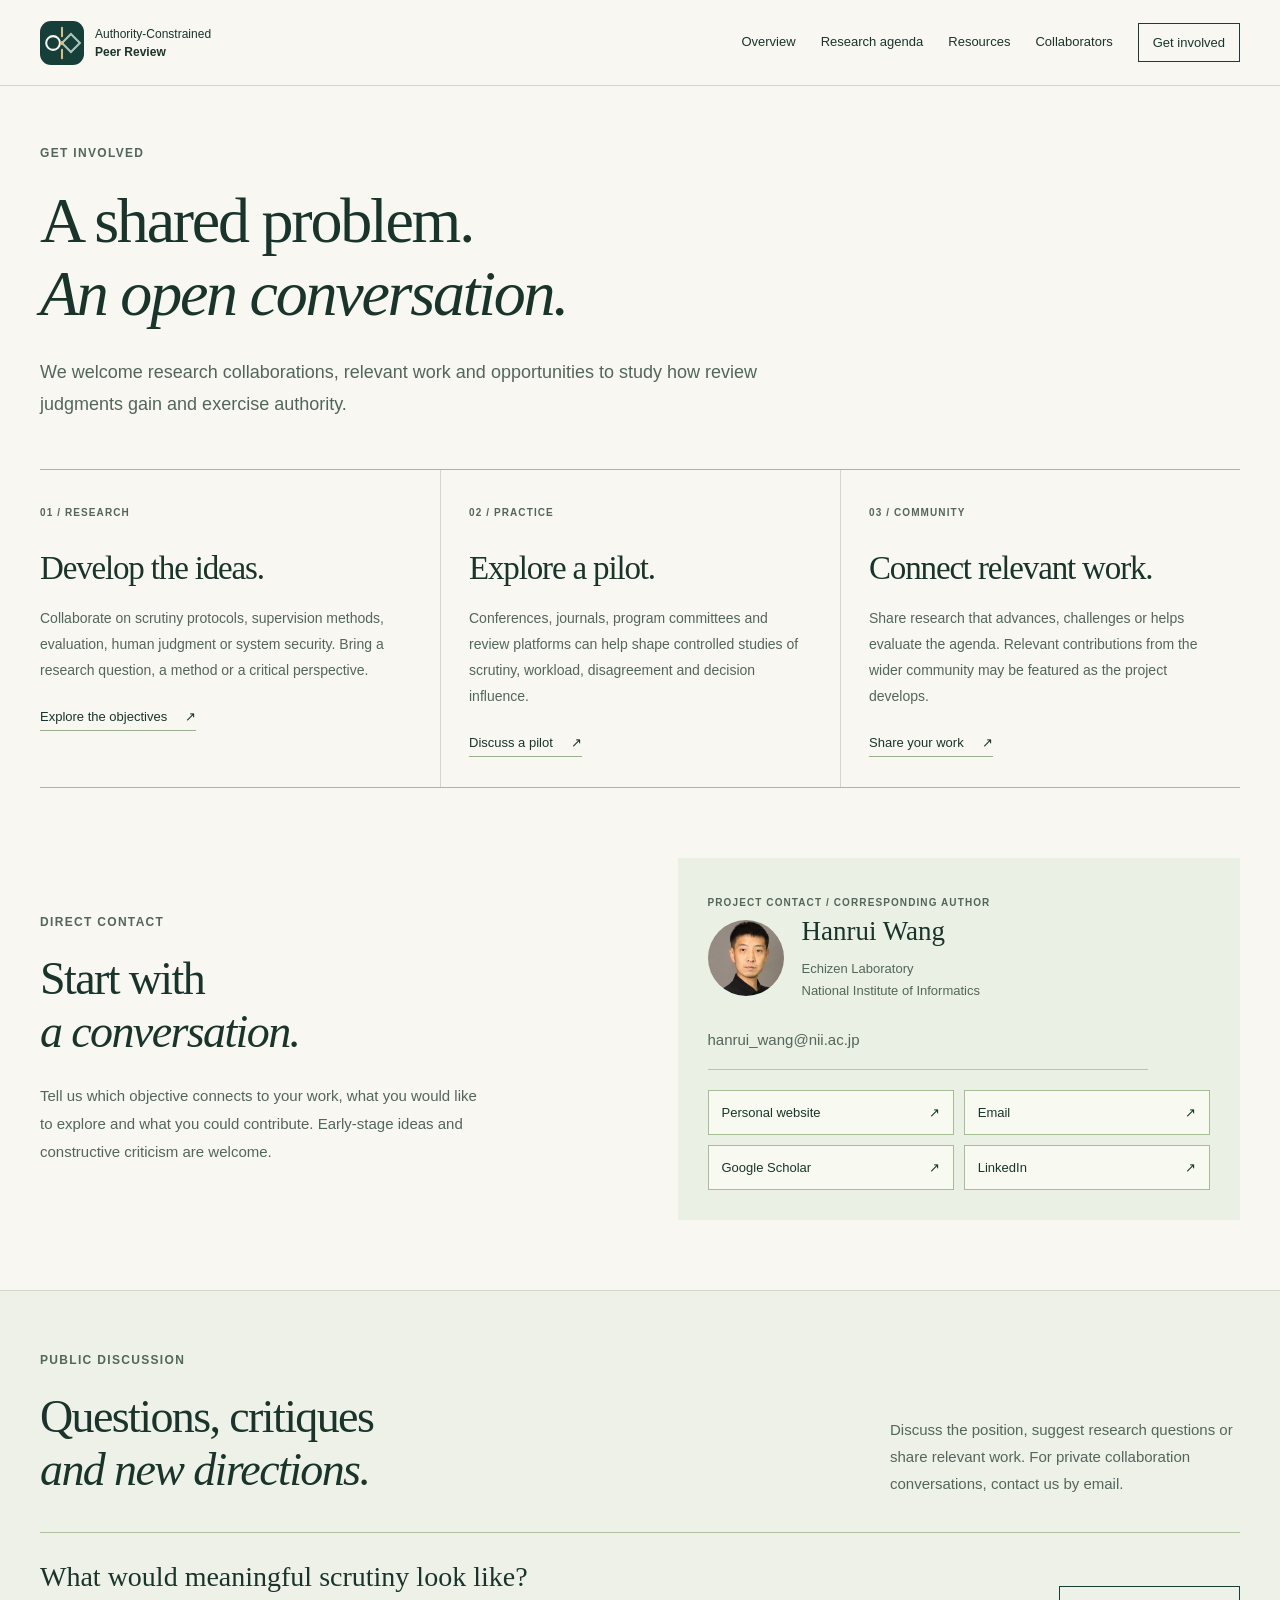
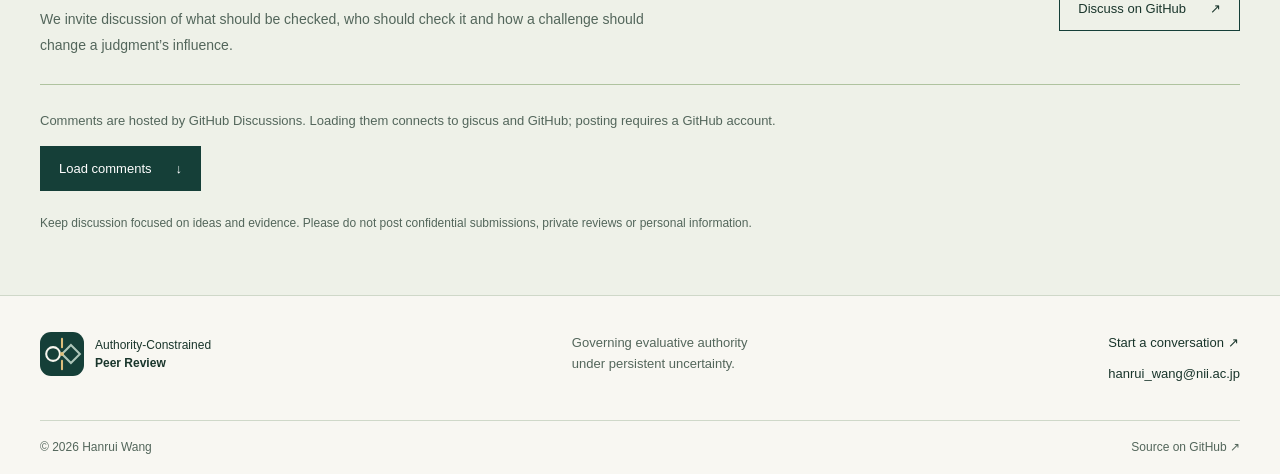
==== community.html @ d375f35b "upload website" ====
<!doctype html>
<html lang="en"><head><meta charset="utf-8"><meta name="viewport" content="width=device-width,initial-scale=1"><title>Get involved | Authority-Constrained Peer Review</title><meta name="description" content="Collaborate on research, share relevant work or discuss controlled pilots for authority-constrained peer review."><meta name="theme-color" content="#153f38"><link rel="canonical" href="https://azrealwang.github.io/authority-constrained-peer-review/community.html"><meta property="og:type" content="website"><meta property="og:title" content="Get involved | Authority-Constrained Peer Review"><meta property="og:description" content="Collaborate on research, share relevant work or discuss controlled pilots for authority-constrained peer review."><meta property="og:url" content="https://azrealwang.github.io/authority-constrained-peer-review/community.html"><meta property="og:image" content="https://azrealwang.github.io/authority-constrained-peer-review/assets/social.png"><meta name="twitter:card" content="summary_large_image"><link rel="icon" href="assets/favicon.svg" type="image/svg+xml"><link rel="stylesheet" href="assets/site.css?v=4"></head><body><a class="skip" href="#main">Skip to content</a><header class="header"><div class="container header-inner"><a class="brand" href="index.html" aria-label="Authority-Constrained Peer Review home"><svg class="brand-mark" viewBox="0 0 64 64" aria-hidden="true"><rect width="64" height="64" rx="16" fill="#153f38"/><circle cx="19" cy="32" r="10" fill="none" stroke="#f7f6ee" stroke-width="3"/><path d="m45 19 13 13-13 13-13-13Z" fill="none" stroke="#afc6ba" stroke-width="3"/><path d="M32 10v12m0 20v12" fill="none" stroke="#ddbd7b" stroke-width="3" stroke-linecap="round"/><circle cx="32" cy="32" r="3" fill="#ddbd7b"/></svg><span>Authority-Constrained<br><strong>Peer Review</strong></span></a><button class="menu-toggle" aria-expanded="false" aria-controls="navigation">Menu <span aria-hidden="true">＋</span></button><nav id="navigation" aria-label="Main navigation"><a href="index.html">Overview</a><a href="research.html">Research agenda</a><a href="resources.html">Resources</a><a href="index.html#collaborators">Collaborators</a><a href="community.html" aria-current="page">Get involved</a></nav></div></header><main id="main">
<section class="page-hero container"><p class="eyebrow">Get involved</p><h1>A shared problem.<br><em>An open conversation.</em></h1><p class="page-deck">We welcome research collaborations, relevant work and opportunities to study how review judgments gain and exercise authority.</p></section>
<section class="container collaboration-grid"><article><span class="num">01 / Research</span><h2>Develop the ideas.</h2><p>Collaborate on scrutiny protocols, supervision methods, evaluation, human judgment or system security. Bring a research question, a method or a critical perspective.</p><a href="research.html" class="text-link">Explore the objectives <span aria-hidden="true">↗</span></a></article><article><span class="num">02 / Practice</span><h2>Explore a pilot.</h2><p>Conferences, journals, program committees and review platforms can help shape controlled studies of scrutiny, workload, disagreement and decision influence.</p><a data-email-subject="Authority-constrained peer review: pilot collaboration" href="mailto:hanrui_wang@nii.ac.jp?subject=Authority-constrained%20peer%20review%3A%20pilot%20collaboration" class="text-link">Discuss a pilot <span aria-hidden="true">↗</span></a></article><article><span class="num">03 / Community</span><h2>Connect relevant work.</h2><p>Share research that advances, challenges or helps evaluate the agenda. Relevant contributions from the wider community may be featured as the project develops.</p><a data-email-subject="Authority-constrained peer review: relevant work" href="mailto:hanrui_wang@nii.ac.jp?subject=Authority-constrained%20peer%20review%3A%20relevant%20work" class="text-link">Share your work <span aria-hidden="true">↗</span></a></article></section>
<section class="section container contact-section" id="contact"><div><p class="eyebrow">Direct contact</p><h2>Start with<br><em>a conversation.</em></h2><p>Tell us which objective connects to your work, what you would like to explore and what you could contribute. Early-stage ideas and constructive criticism are welcome.</p></div><div class="contact-card"><span class="eyebrow">Project contact / Corresponding author</span><div class="contact-person"><img src="assets/people/hanrui.jpg" alt="Hanrui Wang" width="76" height="76" loading="lazy"><div><h3>Hanrui Wang</h3><p>Echizen Laboratory<br>National Institute of Informatics</p></div></div><p class="contact-email">hanrui_wang@nii.ac.jp</p><div class="contact-links"><a href="https://azrealwang.github.io/" target="_blank" rel="noopener noreferrer">Personal website <span aria-hidden="true">↗</span></a><a data-email href="mailto:hanrui_wang@nii.ac.jp">Email <span aria-hidden="true">↗</span></a><a href="https://scholar.google.com/citations?user=1XTseJEAAAAJ" target="_blank" rel="noopener noreferrer">Google Scholar <span aria-hidden="true">↗</span></a><a href="https://www.linkedin.com/in/hanruiwang1988/" target="_blank" rel="noopener noreferrer">LinkedIn <span aria-hidden="true">↗</span></a></div></div></section>
<section class="discussion-section" id="discussion"><div class="container"><div class="section-top"><div><p class="eyebrow">Public discussion</p><h2>Questions, critiques<br><em>and new directions.</em></h2></div><p class="section-summary">Discuss the position, suggest research questions or share relevant work. For private collaboration conversations, contact us by email.</p></div><div class="discussion-invitation"><div><h3>What would meaningful scrutiny look like?</h3><p>We invite discussion of what should be checked, who should check it and how a challenge should change a judgment’s influence.</p></div><a class="button outline" href="https://github.com/azrealwang/authority-constrained-peer-review/discussions" data-discussions target="_blank" rel="noopener noreferrer">Discuss on GitHub <span aria-hidden="true">↗</span></a></div><div id="discussion-loader" hidden><p>Comments are hosted by GitHub Discussions. Loading them connects to giscus and GitHub; posting requires a GitHub account.</p><button class="button primary" id="load-comments">Load comments <span aria-hidden="true">↓</span></button><p id="comment-status" role="status" aria-live="polite"></p></div><div class="giscus" id="comments" aria-label="Project comments"></div><p class="discussion-guidance">Keep discussion focused on ideas and evidence. Please do not post confidential submissions, private reviews or personal information.</p></div></section></main><footer class="footer"><div class="container footer-top"><a class="brand" href="index.html"><svg class="brand-mark" viewBox="0 0 64 64" aria-hidden="true"><rect width="64" height="64" rx="16" fill="#153f38"/><circle cx="19" cy="32" r="10" fill="none" stroke="#f7f6ee" stroke-width="3"/><path d="m45 19 13 13-13 13-13-13Z" fill="none" stroke="#afc6ba" stroke-width="3"/><path d="M32 10v12m0 20v12" fill="none" stroke="#ddbd7b" stroke-width="3" stroke-linecap="round"/><circle cx="32" cy="32" r="3" fill="#ddbd7b"/></svg><span>Authority-Constrained<br><strong>Peer Review</strong></span></a><p>Governing evaluative authority<br>under persistent uncertainty.</p><div><a href="community.html">Start a conversation <span aria-hidden="true">↗</span></a><a data-email href="mailto:hanrui_wang@nii.ac.jp">hanrui_wang@nii.ac.jp</a></div></div><div class="container footer-bottom"><span>© 2026 Hanrui Wang</span><a href="https://github.com/azrealwang/authority-constrained-peer-review" data-repo>Source on GitHub <span aria-hidden="true">↗</span></a></div></footer><div class="toast" role="status" aria-live="polite"></div><script src="assets/config.js?v=1"></script><script src="assets/site.js?v=4"></script></body></html>
---- assets/site.css ----
:root{--ink:#19352b;--green:#153f38;--paper:#f8f7f2;--soft:#edf1e8;--muted:#53665b;--line:#cfd8c9;--gold:#a77b30;--serif:Georgia,'Times New Roman',serif;--sans:Arial,Helvetica,sans-serif}
*{box-sizing:border-box}html{scroll-padding-top:100px}body{margin:0;background:var(--paper);color:var(--ink);font:16px/1.65 var(--sans)}a{color:inherit;text-decoration:none}button{font:inherit;color:inherit;cursor:pointer}img{display:block;max-width:100%}svg{display:block}h1,h2,h3,p{margin:0}h1,h2,h3{font-weight:400;line-height:1.15}h1,h2{font-family:var(--serif);letter-spacing:-.035em}h1{font-size:64px}h2{font-size:46px}h3{font-size:22px}p+p{margin-top:18px}a:focus-visible,button:focus-visible,summary:focus-visible{outline:3px solid #a27934;outline-offset:4px}::selection{background:#d7e3d0}[hidden]{display:none!important}.container{width:min(1200px,calc(100% - 80px));margin-inline:auto;min-width:0}.section{padding-block:70px}.eyebrow,.num,.file-kind{font-size:12px;letter-spacing:.11em;text-transform:uppercase;color:var(--muted);font-weight:600}.eyebrow{margin-bottom:20px}.section-intro{margin-bottom:35px}.section-top{display:flex;justify-content:space-between;gap:40px;align-items:end;margin-bottom:35px}.section-summary{max-width:350px;color:var(--muted);font-size:15px;line-height:1.8}.actions{display:flex;align-items:center;gap:22px;flex-wrap:wrap;margin-top:26px}.button{display:inline-flex;align-items:center;justify-content:space-between;gap:24px;padding:11px 18px;min-height:45px;border:1px solid var(--green);font-size:13px;line-height:1.5}.button.primary{background:var(--green);color:#fff}.button.outline{background:transparent}.button.light{background:var(--paper);color:var(--green);border-color:var(--paper)}.button:hover{filter:brightness(.94)}.text-link{display:inline-flex;align-items:center;gap:18px;border-bottom:1px solid #9bb18d;padding-bottom:3px;font-size:13px}.text-link:hover{color:#527046}.tag{display:inline-block;font-size:11px;line-height:1.5;padding:4px 9px;border:1px solid #b9cbb0;color:#38582b}.copy-button{background:none;border:0;border-bottom:1px solid #9aaf8f;padding:4px 0;font-size:12px}.skip{position:fixed;top:-80px;left:16px;padding:10px 20px;background:var(--green);color:white;z-index:100}.skip:focus{top:10px}
/* Shared chrome */
.header{height:86px;position:sticky;top:0;z-index:20;background:var(--paper);border-bottom:1px solid var(--line)}.header-inner{height:100%;display:flex;align-items:center;justify-content:space-between;gap:20px}.brand{display:flex;align-items:center;gap:11px;flex-shrink:0;font-size:12px;line-height:1.5}.brand-mark{width:44px;height:44px;flex-shrink:0}.brand strong{font-weight:600}nav{display:flex;align-items:center;gap:25px}nav a{font-size:13px;padding-block:8px;border-bottom:1px solid transparent}nav a[aria-current]{border-color:var(--green)}nav a:last-child{border:1px solid var(--green);padding:8px 14px}nav a:hover{color:#5e7951}.menu-toggle{display:none}.footer{border-top:1px solid var(--line);padding-top:36px}.footer-top{display:flex;align-items:start;justify-content:space-between;gap:30px;padding-bottom:35px}.footer-top>p{font-size:13px;color:var(--muted)}.footer-top>div{display:grid;gap:10px;font-size:13px}.footer-bottom{display:flex;justify-content:space-between;gap:20px;border-top:1px solid var(--line);padding-block:17px;font-size:12px;color:var(--muted)}.toast{position:fixed;left:50%;bottom:25px;transform:translateX(-50%);padding:10px 20px;background:var(--green);color:white;font-size:13px;opacity:0;pointer-events:none;z-index:40}.toast.visible{opacity:1}
/* Overview */
.position-hero{display:grid;grid-template-columns:1fr 1fr;gap:50px;align-items:center;padding-block:58px}.position-hero h1{font-size:clamp(48px,4.8vw,68px);line-height:1.1}.position-hero .eyebrow{font-size:11px}.position-hero-lead{font-size:19px;line-height:1.7;margin-top:25px}.position-hero-description{font-size:14px;line-height:1.85;color:var(--muted);margin-top:17px;max-width:495px}.power-figure{border:1px solid #c4d1ba;border-radius:7px;background:var(--soft);padding:21px}.power-figure .eyebrow{font-size:10px;margin-bottom:10px}.power-figure h2{font-family:var(--sans);font-size:21px;font-weight:500;line-height:1.35;letter-spacing:-.015em}.power-graph{height:195px;position:relative;margin-block:5px}.power-graph>svg{position:absolute;inset:0;width:100%;height:100%;overflow:visible}.power-graph path{fill:none;stroke-width:1.6;marker-start:url(#game-arrow);marker-end:url(#game-arrow)}.power-graph marker path{marker-start:none;marker-end:none}.author-edge{stroke:#44768a}.decision-edge{stroke:#43805b}.scrutiny-edge{stroke:#a67b34;stroke-dasharray:4 4}.power-node{position:absolute;transform:translate(-50%,-50%);text-align:center;border:1px solid #aebfa5;border-radius:6px;background:#fafbf5;padding:9px 7px;width:125px;color:#19352b}.power-node strong{display:block;font-size:14px;font-weight:600;line-height:1.4}.power-node>span{display:block;font-size:11px;line-height:1.4;color:#4e6454;margin-top:4px}.node-author{left:12%;top:50%;width:108px;border-color:#8baaba}.node-supervisor{left:50%;top:18%;width:145px;border-color:#b79b69}.node-critic{left:50%;top:82%;width:145px;border-color:#b79b69}.node-chair{left:88%;top:50%;width:110px;border-color:#87b092}.power-legends{display:flex;flex-wrap:wrap;gap:6px 20px;font-size:11px;line-height:1.5}.power-legends>span{display:flex;align-items:center;gap:8px}.power-legends i{height:7px;width:7px;flex-shrink:0;border-radius:50%;background:#44768a}.power-legends>span+span i{background:#43805b}.power-caption{font-size:12px;line-height:1.7;color:#415b4b;border-top:1px solid #c4d1ba;margin-top:13px;padding-top:12px}.position-layout{display:grid;grid-template-columns:1.2fr .8fr;gap:75px;align-items:start}.position-lead>p{font-size:17px;line-height:1.85}.position-lead>p+p{font-size:15px;color:var(--muted)}.position-lead>.text-link{margin-top:22px}.position-aside{border-left:2px solid #99b18b;padding-left:26px}.position-aside blockquote{font:29px/1.4 var(--serif);letter-spacing:-.02em;margin:0}.position-aside>p{font-size:13px;color:var(--muted);margin-top:22px}.principles{display:grid;grid-template-columns:repeat(4,1fr);gap:26px;margin-top:50px}.principle{border-top:1px solid #98ad8d;padding-top:18px}.principle .num{color:#597b49}.principle h3{font:24px/1.2 var(--serif);margin-top:18px}.principle p{font-size:13px;line-height:1.85;color:var(--muted);margin-top:15px}.agenda-section{background:#e9eee4;border-block:1px solid var(--line)}.agenda-preview{display:grid;grid-template-columns:repeat(3,1fr);border-block:1px solid #adbea0;margin-block:32px}.agenda-preview>a{position:relative;padding:25px 28px 25px 0}.agenda-preview>a+a{border-left:1px solid #adbea0;padding-left:28px}.agenda-preview .num{font-size:10px}.agenda-preview h3{font:31px/1.25 var(--serif);letter-spacing:-.02em;margin-top:25px}.agenda-preview p{font-size:13px;line-height:1.8;color:var(--muted);max-width:280px;margin-top:18px;padding-bottom:45px}.round-arrow{display:grid;place-items:center;position:absolute;right:24px;bottom:22px;border:1px solid #9caf8e;border-radius:50%;width:32px;height:32px}.agenda-preview>a:hover .round-arrow{background:var(--green);color:white}.news-section{display:grid;grid-template-columns:.65fr 1.35fr;gap:65px}.news-list article{display:grid;grid-template-columns:110px 1fr;gap:25px;border-top:1px solid var(--line);padding:23px 0}.news-list article:last-child{border-bottom:1px solid var(--line)}.news-date{font-size:12px;color:var(--muted);padding-top:4px}.news-list h3{font-size:18px;line-height:1.5;margin-top:12px}.news-list p{font-size:13px;color:var(--muted);margin-top:8px}.team-section{background:#eef0e8;border-block:1px solid var(--line)}.team-grid{display:grid;grid-template-columns:repeat(5,minmax(0,1fr));gap:22px}.portrait-link{display:block;aspect-ratio:4/4.6;overflow:hidden;background:#dce4d6}.portrait-link>img{width:100%;height:100%;object-fit:cover;object-position:center 30%}.person h3{font-size:17px;line-height:1.4;margin-top:17px}.person h3 span{font-size:12px}.person>p{font-size:13px;line-height:1.6;color:var(--muted);margin-top:8px;min-height:41px}.person-role{display:block;font-size:12px;line-height:1.6;color:#526b46;margin-top:10px}.group-connections{margin-top:38px;border-top:1px solid #c5d0bc;padding-top:27px}.group-connections>.eyebrow{font-size:12px}.group-grid{display:grid;grid-template-columns:1fr 1fr;gap:28px}.group-link{display:flex;align-items:center;gap:22px;border:1px solid #c8d3bf;border-radius:5px;padding:22px;background:#f6f7f0;min-width:0}.official-logo{display:flex;align-items:center;justify-content:center;width:155px;height:90px;flex-shrink:0;background:transparent}.official-logo>img{width:100%;height:100%;object-fit:contain}.official-logo>img[src$="mbg.png"]{mix-blend-mode:multiply;clip-path:inset(1px)}.group-link h3{font:23px/1.25 var(--serif)}.group-link h3 span{font-size:15px}.group-link p{font-size:14px;color:var(--muted);margin-top:8px}.group-link div>span{display:block;font-size:13px;color:#566f49;margin-top:10px}.invitation{text-align:center;padding-block:75px}.invitation>p:not(.eyebrow){font-size:15px;color:var(--muted);margin-top:22px}.invitation .button{margin-top:26px;min-width:160px}
/* Research agenda */
.page-hero{padding-block:58px 48px}.page-hero h1{font-size:clamp(46px,5vw,72px)}.page-deck{font-size:18px;color:var(--muted);line-height:1.8;max-width:760px;margin-top:25px}.editorial-note{max-width:770px;border-left:2px solid #91aa81;padding:8px 22px;margin-top:30px}.editorial-note strong{font-size:14px}.editorial-note p{font-size:13px;color:var(--muted);margin-top:8px}.agenda-layout{display:grid;grid-template-columns:240px minmax(0,1fr);gap:55px;align-items:start;padding-bottom:25px}.agenda-nav{position:sticky;top:115px;display:grid}.agenda-nav .eyebrow{font-size:11px;margin-bottom:18px}.agenda-nav>a{display:flex;gap:12px;font-size:12px;line-height:1.6;padding-block:12px;border-top:1px solid var(--line)}.agenda-nav>a span{color:#648151}.agenda-nav .agenda-contact{display:block;margin-top:18px}.objective{display:grid;grid-template-columns:65px minmax(0,1fr);gap:24px;padding-block:30px 35px;border-top:1px solid #b0c0a6}.objective-number{font:34px/1.2 var(--serif);color:#5b7b48}.objective-number span{display:block;font:9px/1.5 var(--sans);text-transform:uppercase;letter-spacing:.04em;margin-top:9px}.objective h2{font-size:33px;line-height:1.2}.objective-sub{font-size:13px;color:#587247;margin-top:12px}.objective-question{font-size:15px;line-height:1.85;color:var(--muted);margin-top:21px}details{margin-top:22px}summary{display:flex;align-items:center;justify-content:space-between;gap:15px;list-style:none;cursor:pointer;padding-block:10px;border-block:1px solid var(--line);font-size:13px}summary::-webkit-details-marker{display:none}summary>span{font-size:21px;color:#567646}details[open] summary>span{transform:rotate(45deg)}.objective-details{font-size:14px;color:var(--muted);padding-top:14px}.objective-details ul{padding-left:20px;line-height:1.85}.objective-details li+li{margin-top:8px}.detail-columns{display:grid;grid-template-columns:1fr 1fr;gap:25px;margin-block:22px}.detail-columns h3{font-size:13px;font-weight:600;color:var(--ink);margin-bottom:9px}.detail-columns p{font-size:13px;line-height:1.8}.dark-callout{background:var(--green);color:var(--paper);padding-block:55px}.dark-callout .eyebrow{color:#c4d4b9}.dark-callout h2{font-size:43px}.dark-callout p:not(.eyebrow){font-size:15px;line-height:1.8;max-width:700px;margin-top:20px;color:#d4dfca}.dark-callout .button{margin-top:25px}
/* Mutual supervision: one component, only on the agenda page. */
.compact-demo-section{padding-block:28px}.compact-demo-intro{display:flex;align-items:end;justify-content:space-between;gap:30px;margin-bottom:16px}.compact-demo-intro .eyebrow{font-size:11px;margin-bottom:8px}.compact-demo-intro h2{font-size:33px}.compact-demo-intro>p{font-size:13px;color:var(--muted);max-width:250px}.compact-demo{border:1px solid #b4c6a7;border-radius:6px;overflow:hidden;background:#eef2e9}.demo-top{display:flex;align-items:center;justify-content:space-between;gap:15px;background:var(--green);color:#e3ecdb;padding:8px 16px}.demo-top>span{font-size:10px;letter-spacing:.1em}.demo-controls{display:flex;align-items:center;gap:15px}.demo-controls button{background:transparent;border:0;color:inherit;padding:5px 0;font-size:12px}.demo-steps{display:grid;grid-template-columns:repeat(3,minmax(0,1fr));padding-inline:14px;background:#fafbf5;border-bottom:1px solid #c7d4be}.demo-steps button{display:flex;align-items:center;justify-content:center;gap:8px;line-height:1.4;background:none;border:0;border-bottom:2px solid transparent;padding:10px 4px;font-size:13px;color:#506b41}.demo-steps button>span{display:grid;place-items:center;width:21px;height:21px;flex-shrink:0;border:1px solid #b8cba9;border-radius:50%;font-size:11px}.demo-steps button[aria-current]{border-color:#567a42;color:#254a28}.demo-steps button[aria-current]>span{background:#315b32;border-color:#315b32;color:white}.compact-flow{padding:12px 16px 10px}.compact-track-labels{display:grid;grid-template-columns:1fr 1fr;gap:12px;margin-bottom:9px}.compact-track-labels>span{font-size:10px;letter-spacing:.06em;color:#4d6c3c;padding-left:9px;border-left:2px solid #8ca778}.compact-track-labels>span+span{color:#426a61;border-color:#83aaa0}.critique-row{display:grid;grid-template-columns:repeat(4,minmax(0,1fr));gap:12px}.source-ai{grid-column:span 2}.mini-card{background:#fffef9;border:1px solid #c4d4b8;border-radius:4px;padding:11px 12px;min-width:0}.mini-actor{display:flex;align-items:center;gap:8px}.mini-badge{width:24px;height:24px;display:grid;place-items:center;flex-shrink:0;border-radius:5px;font-size:10px}.mini-badge.ai{background:#e4edd9;color:#4d6b39}.mini-badge.human{background:#e1ece7;color:#3e6e5d}.mini-actor h3{font-size:12px;line-height:1.35;font-weight:600}.mini-card>p{font-size:12px;line-height:1.6;margin-top:8px}.no-recommendation,.mini-source{display:block;font-size:10px;line-height:1.5;color:#596e4b;margin-top:6px}.split-arrows,.merge-arrows{height:20px}.split-arrows svg,.merge-arrows svg{width:100%;height:100%}.split-arrows path,.merge-arrows path{stroke:#829f6c;stroke-width:1.4;fill:none;vector-effect:non-scaling-stroke}.scrutiny-row{display:grid;grid-template-columns:repeat(4,minmax(0,1fr));gap:12px}.mini-card .mini-rating{font-size:13px;line-height:1.4;color:#3b612b;font-weight:600;margin-top:9px}.mini-card .mini-scrutiny{font-size:12px;line-height:1.6;margin-top:5px}.compact-decision{display:flex;align-items:center;gap:18px;background:var(--green);color:#eff3e9;border:1px solid #5f8053;border-radius:4px;padding:12px 15px;min-height:68px}.decision-badge{font:22px/1.3 var(--serif);color:#f1dba5;white-space:nowrap;border-right:1px solid #7b9672;padding-right:18px}.compact-decision>p{font-size:12px;line-height:1.7;color:#dbe5d1;max-width:430px}.compact-decision>div{margin-left:auto;border-left:1px solid #7b9672;padding-left:18px;flex-shrink:0}.compact-decision>div>span{display:block;font-size:10px;color:#cedec0}.compact-decision>div>strong{display:block;font:21px/1.3 var(--serif);color:#f6e7bd;margin-top:3px}.compact-demo-caption{display:flex;align-items:center;justify-content:space-between;gap:18px;padding:9px 16px;border-top:1px solid #c9d7bf;background:#fafbf5}.compact-demo-caption>p{font-size:12px;line-height:1.7;color:#3e5c2f}.compact-demo-caption>span{font-size:10px;line-height:1.6;color:#5e7350;white-space:nowrap}.scrutiny-row,.split-arrows,.merge-arrows,.compact-decision{visibility:hidden;opacity:0;transition:opacity .35s}.compact-demo[data-phase="1"] .scrutiny-row,.compact-demo[data-phase="2"] .scrutiny-row,.compact-demo[data-phase="1"] .split-arrows,.compact-demo[data-phase="2"] .split-arrows,.compact-demo[data-phase="2"] .merge-arrows,.compact-demo[data-phase="2"] .compact-decision{visibility:visible;opacity:1}.compact-demo[data-phase="2"] .compact-decision{box-shadow:0 0 0 2px #d4c38566}
/* Resources */
.paper-feature{display:grid;grid-template-columns:minmax(0,.8fr) minmax(0,1.2fr);gap:65px;align-items:center;padding:36px;background:#eaf0e3}.paper-cover{display:block;position:relative;width:100%;max-width:330px;margin-inline:auto;box-shadow:0 10px 24px #26442418}.paper-cover>img{width:100%;height:auto}.paper-cover>span{display:flex;justify-content:space-between;gap:20px;position:absolute;bottom:0;left:0;right:0;background:var(--green);color:white;font-size:13px;padding:12px 16px}.paper-info h2{font-size:39px;line-height:1.18;margin-top:20px}.paper-info h2 a:hover{text-decoration:underline;text-decoration-thickness:1px;text-underline-offset:5px}.paper-info .authors{font-size:14px;line-height:1.8;margin-top:22px}.paper-venue{font-size:12px;color:#52713e;margin-top:10px}.paper-info>p:not(.authors):not(.paper-venue){font-size:14px;line-height:1.85;color:var(--muted);margin-top:18px}.material-grid{display:grid;grid-template-columns:1fr 1fr;border-block:1px solid #a9bd9b}.material{display:block;padding:27px 35px 30px 0}.material+.material{border-left:1px solid var(--line);padding-left:35px}.material h3{font:32px/1.2 var(--serif);margin-top:24px}.material p{font-size:14px;color:var(--muted);max-width:400px;margin-top:17px}.material .text-link{margin-top:25px}.citation-section{padding-top:0;display:grid;grid-template-columns:.65fr 1.35fr;gap:55px}.citation-section>div>p:not(.eyebrow){font-size:14px;color:var(--muted);max-width:300px;margin-top:20px}.citation-box{background:#eaf0e3;padding:22px;min-width:0}.citation-box>div{display:flex;align-items:center;justify-content:space-between;gap:20px;border-bottom:1px solid #c4d3b8;padding-bottom:15px;font-size:13px}.citation-box pre{font:12px/1.85 monospace;white-space:pre-wrap;overflow-wrap:anywhere;margin-block:18px}.citation-box>a{font-size:12px}
/* Collaboration and contact */
.collaboration-grid{display:grid;grid-template-columns:repeat(3,1fr);border-block:1px solid #a6ba98}.collaboration-grid article{padding:28px 28px 30px 0}.collaboration-grid article+article{border-left:1px solid var(--line);padding-left:28px}.collaboration-grid .num{font-size:10px}.collaboration-grid h2{font-size:33px;margin-top:26px}.collaboration-grid p{font-size:14px;line-height:1.85;color:var(--muted);margin-top:18px}.collaboration-grid .text-link{margin-top:22px}.contact-section{display:grid;grid-template-columns:1fr 1fr;gap:75px;align-items:center}.contact-section>div>p:not(.eyebrow){font-size:15px;line-height:1.85;color:var(--muted);max-width:440px;margin-top:24px}.contact-card{background:#eaf0e3;padding:30px;min-width:0}.contact-card>.eyebrow{font-size:10px;line-height:1.7}.contact-person{display:flex;align-items:center;gap:18px;margin-bottom:24px}.contact-person>img{width:76px;height:76px;object-fit:cover;border-radius:50%}.contact-person h3{font:27px/1.3 var(--serif)}.contact-person p{font-size:13px;line-height:1.7;color:var(--muted);margin-top:8px}.contact-card>.contact-email{font-size:21px;line-height:1.6;border-bottom:1px solid #b5c8a6;margin:0;padding-bottom:15px;overflow-wrap:anywhere;color:var(--ink)}.contact-links{display:grid;grid-template-columns:1fr 1fr;gap:10px;margin-top:20px}.contact-links>a{display:flex;align-items:center;justify-content:space-between;gap:12px;padding:11px 13px;border:1px solid #a7bd96;font-size:13px;background:#f8faf1}.contact-links>a:hover{background:var(--green);border-color:var(--green);color:white}.discussion-section{padding-block:60px;background:#eef1e8;border-top:1px solid var(--line)}.discussion-invitation{display:flex;align-items:center;justify-content:space-between;gap:30px;border-block:1px solid #afc39f;padding-block:26px}.discussion-invitation h3{font:28px/1.3 var(--serif)}.discussion-invitation p{font-size:14px;line-height:1.8;color:var(--muted);max-width:650px;margin-top:12px}.discussion-invitation>.button{flex-shrink:0}.discussion-guidance{font-size:12px;color:var(--muted);line-height:1.8;margin-top:22px}.giscus{margin-top:24px}.giscus:empty{margin:0}#discussion-loader{padding-top:25px}#discussion-loader>p{font-size:13px;color:var(--muted)}#discussion-loader .button{margin-top:15px}#comment-status{margin-top:12px}
/* Responsive layout: one source of truth. */
@media(max-width:1050px){.container{width:calc(100% - 56px)}nav{gap:17px}nav a{font-size:12px}.brand{font-size:11px}.position-hero{gap:30px}.position-hero h1{font-size:52px}.position-hero-lead{font-size:17px}.power-figure{padding:17px}.power-graph{height:220px}.power-node{padding:8px 5px}.power-node strong{font-size:12px}.power-node>span{font-size:10px}.node-author{width:92px}.node-chair{width:94px}.node-supervisor,.node-critic{width:130px}.power-figure h2{font-size:19px}.position-layout{gap:45px}.team-grid{gap:18px}.person h3{font-size:15px}.person>p{font-size:12px}.person-role{font-size:11px}.group-link{gap:17px;padding:18px}.official-logo{width:120px;height:80px}.group-link h3{font-size:21px}.group-link p{font-size:13px}.group-link div>span{font-size:12px}.agenda-layout{grid-template-columns:210px minmax(0,1fr);gap:35px}.objective h2{font-size:30px}.paper-feature{gap:35px;padding:28px}.paper-info h2{font-size:34px}.contact-section{gap:45px}.compact-decision>div>strong{font-size:18px}.compact-decision>p{max-width:330px}.mini-actor h3{font-size:11px}.mini-card{padding:10px}.compact-demo-caption>span{font-size:9px}.compact-demo-caption>p{font-size:11px}.news-section{gap:35px}}
@media(max-width:800px){.container{width:calc(100% - 40px)}.header{height:76px}.brand-mark{width:38px;height:38px}.menu-toggle{display:flex;align-items:center;gap:13px;background:none;border:1px solid #a0b292;padding:7px 12px;font-size:12px}nav{display:none;position:absolute;top:75px;left:0;right:0;background:var(--paper);border-bottom:1px solid var(--line);padding:16px 20px 24px}nav.open{display:grid;gap:4px}nav a{font-size:14px;padding-block:10px}nav a[aria-current]{border-color:transparent;font-weight:600}nav a:last-child{width:max-content;margin-top:6px}.position-hero{grid-template-columns:1fr;gap:30px;padding-block:40px}.position-hero-copy{max-width:650px}.position-hero h1{font-size:60px}.power-figure{width:100%;max-width:570px;margin-inline:auto;padding:20px}.power-figure h2{font-size:21px}.power-graph{height:230px}.power-node strong{font-size:14px}.power-node>span{font-size:11px}.node-author{width:108px}.node-chair{width:110px}.node-supervisor,.node-critic{width:145px}.section{padding-block:52px}h2{font-size:39px}.section-top{display:block;margin-bottom:28px}.section-summary{max-width:100%;margin-top:20px;font-size:14px}.position-layout{grid-template-columns:1fr;gap:28px}.position-aside blockquote{font-size:28px}.position-aside>p{margin-top:15px}.principles{grid-template-columns:1fr 1fr;gap:28px;margin-top:35px}.principle h3{font-size:24px}.agenda-preview h3{font-size:27px}.agenda-preview>a,.agenda-preview>a+a{padding-inline:20px}.agenda-preview>a:first-child{padding-left:0}.news-section{grid-template-columns:1fr;gap:28px}.team-grid{grid-template-columns:repeat(3,minmax(0,1fr));gap:30px 20px}.person h3{font-size:16px}.person>p{min-height:0}.group-grid{gap:20px}.group-link{flex-direction:column;align-items:start;gap:15px}.official-logo{width:160px;height:80px}.group-link h3{font-size:23px}.group-link p{font-size:14px}.group-link div>span{font-size:13px}.page-hero{padding-block:42px 35px}.page-hero h1{font-size:55px}.page-deck{font-size:16px}.agenda-layout{grid-template-columns:175px minmax(0,1fr);gap:26px}.agenda-nav>a{font-size:11px}.objective{grid-template-columns:45px minmax(0,1fr);gap:16px}.objective-number{font-size:30px}.objective-number span{font-size:7px}.objective h2{font-size:28px}.objective-question{font-size:14px}.compact-demo-section{padding-block:25px}.compact-demo-intro{display:block}.compact-demo-intro>p{max-width:none;margin-top:12px}.compact-flow{padding-inline:12px}.mini-card{padding:9px}.critique-row,.scrutiny-row{gap:8px}.mini-actor{gap:6px}.mini-actor h3{font-size:10px}.mini-badge{height:22px;width:22px;font-size:9px}.mini-card>p,.mini-card .mini-scrutiny{font-size:11px}.mini-card .mini-rating{font-size:12px}.no-recommendation,.mini-source{font-size:9px}.compact-decision{gap:12px;padding:11px}.decision-badge{font-size:19px;padding-right:12px}.compact-decision>p{font-size:11px;max-width:230px}.compact-decision>div{padding-left:12px}.compact-decision>div>strong{font-size:17px}.compact-demo-caption>span{white-space:normal;max-width:150px;text-align:right}.paper-feature{gap:30px}.paper-info h2{font-size:30px}.paper-info .authors{font-size:12px}.paper-info>p:not(.authors):not(.paper-venue){font-size:13px}.citation-section{gap:30px}.collaboration-grid h2{font-size:28px}.collaboration-grid article,.collaboration-grid article+article{padding-inline:20px}.collaboration-grid article:first-child{padding-left:0}.collaboration-grid p{font-size:13px}.contact-section{gap:30px}.contact-card{padding:24px}.contact-card>.contact-email{font-size:19px}.contact-links>a{font-size:12px;padding-inline:10px}.footer-top>p{font-size:12px}.footer-top>div{font-size:12px}}
@media(max-width:600px){.position-hero h1{font-size:clamp(42px,10.5vw,59px)}.position-hero-lead{font-size:17px}.position-hero-description{font-size:14px}.position-hero .eyebrow{font-size:10px}.position-hero .actions{gap:18px}.power-figure{padding:16px}.power-figure h2{font-size:19px}.power-graph{height:225px}.power-node strong{font-size:12px}.power-node>span{font-size:9px}.node-author{width:82px;left:12%}.node-chair{width:86px;left:88%}.node-supervisor,.node-critic{width:125px}.power-legends{font-size:10px}.power-caption{font-size:12px}.section{padding-block:45px}h2{font-size:35px}.principles{gap:24px 20px}.principle h3{font-size:22px}.principle p{font-size:13px}.agenda-preview{grid-template-columns:1fr}.agenda-preview>a,.agenda-preview>a+a{padding:23px 0;border-left:none}.agenda-preview>a+a{border-top:1px solid #adbea0}.agenda-preview h3{font-size:30px;margin-top:19px}.agenda-preview p{max-width:82%;padding-bottom:8px}.round-arrow{right:0;bottom:22px}.news-list article{grid-template-columns:1fr;gap:10px}.news-date{font-size:12px}.team-grid{grid-template-columns:1fr 1fr;gap:28px 17px}.person h3{font-size:15px}.person>p{font-size:12px}.person-role{font-size:11px}.group-grid{grid-template-columns:1fr}.group-link{flex-direction:row;align-items:center;gap:18px;padding:17px}.official-logo{width:110px;height:80px}.group-link h3{font-size:20px}.group-link p{font-size:12px}.group-link div>span{font-size:11px}.invitation{padding-block:55px}.invitation>p:not(.eyebrow){font-size:14px}.footer-top{display:grid;grid-template-columns:1fr 1fr;gap:25px}.footer-top .brand{font-size:10px;gap:8px}.footer-top .brand-mark{width:33px;height:33px}.footer-top>div{grid-column:1/-1;display:flex;justify-content:space-between;gap:15px;font-size:11px}.footer-bottom{font-size:10px}.page-hero h1{font-size:clamp(41px,10vw,56px)}.page-deck{font-size:15px}.editorial-note{padding-inline:16px}.editorial-note strong{font-size:13px}.editorial-note p{font-size:12px}.agenda-layout{display:block}.agenda-nav{position:static;grid-template-columns:1fr 1fr;gap:0 17px;margin-bottom:30px}.agenda-nav>.eyebrow{grid-column:1/-1}.agenda-nav>a{font-size:10px;gap:8px}.agenda-nav .agenda-contact{grid-column:1/-1;width:max-content;margin-top:7px}.objective{padding-block:25px 28px;grid-template-columns:38px minmax(0,1fr);gap:14px}.objective-number{font-size:28px}.objective-number span{font-size:6px}.objective h2{font-size:27px}.objective-sub{font-size:12px}.objective-question{font-size:13px;line-height:1.9}summary{font-size:12px}.objective-details{font-size:13px}.detail-columns{grid-template-columns:1fr;gap:20px}.compact-demo-intro h2{font-size:30px}.compact-demo-intro>p{font-size:13px}.demo-top{padding:9px 12px}.demo-top>span{font-size:9px}.demo-controls{gap:12px}.demo-controls button{font-size:11px}.demo-steps{padding-inline:7px}.demo-steps button{font-size:9px;gap:5px;line-height:1.5}.demo-steps button>span{height:18px;width:18px;font-size:9px}.compact-track-labels{grid-template-columns:1fr;gap:7px}.compact-track-labels>span{font-size:9px}.critique-row{grid-template-columns:1fr 1fr;gap:9px}.mini-card{padding:11px}.mini-actor h3{font-size:12px}.mini-badge{width:24px;height:24px;font-size:10px}.mini-card>p,.mini-card .mini-scrutiny{font-size:12px}.mini-card .mini-rating{font-size:12px}.no-recommendation,.mini-source{font-size:10px}.scrutiny-row{grid-template-columns:1fr 1fr;gap:9px}.split-arrows,.merge-arrows{display:none}.compact-demo[data-phase="0"] .scrutiny-row,.compact-demo[data-phase="0"] .compact-decision,.compact-demo[data-phase="1"] .critique-row,.compact-demo[data-phase="1"] .compact-decision,.compact-demo[data-phase="2"] .critique-row,.compact-demo[data-phase="2"] .scrutiny-row{display:none}.compact-demo[data-phase="2"] .compact-track-labels{display:none}.compact-decision{display:block;padding:20px}.decision-badge{display:block;border-right:0;border-bottom:1px solid #7b9672;padding:0 0 12px;font-size:24px}.compact-decision>p{max-width:none;font-size:13px;line-height:1.85;margin-top:15px}.compact-decision>div{border-left:0;border-top:1px solid #7b9672;margin-top:17px;padding:15px 0 0}.compact-decision>div>strong{font-size:23px}.compact-decision>div>span{font-size:11px}.compact-demo-caption{display:block;padding:12px}.compact-demo-caption>p{font-size:12px;line-height:1.8}.compact-demo-caption>span{display:block;max-width:none;text-align:left;margin-top:7px;font-size:10px}.dark-callout{padding-block:45px}.dark-callout h2{font-size:35px}.dark-callout p:not(.eyebrow){font-size:14px}.paper-feature{grid-template-columns:1fr;padding:24px;gap:30px}.paper-cover{max-width:250px}.paper-info h2{font-size:33px}.paper-info .authors{font-size:13px}.paper-info .actions{gap:13px}.material-grid{grid-template-columns:1fr}.material,.material+.material{padding:25px 0;border-left:0}.material+.material{border-top:1px solid var(--line)}.material h3{font-size:30px;margin-top:20px}.material p{font-size:13px}.citation-section{grid-template-columns:1fr;gap:25px;padding-top:0}.citation-box{padding:18px}.citation-box pre{font-size:11px}.collaboration-grid{grid-template-columns:1fr}.collaboration-grid article,.collaboration-grid article+article{padding:25px 0;border-left:0}.collaboration-grid article+article{border-top:1px solid var(--line)}.collaboration-grid h2{font-size:32px;margin-top:20px}.collaboration-grid p{font-size:14px}.contact-section{grid-template-columns:1fr;gap:30px}.contact-section>div>p:not(.eyebrow){font-size:14px}.contact-links>a{font-size:13px}.contact-card>.contact-email{font-size:20px}.discussion-section{padding-block:45px}.discussion-invitation{align-items:start;flex-direction:column;gap:24px}.discussion-invitation h3{font-size:27px}.discussion-invitation p{font-size:13px}.discussion-guidance{font-size:11px}}
@media(max-width:350px){.power-graph{height:210px}.power-node strong{font-size:11px}.power-node>span{font-size:8px}.node-author{width:72px}.node-chair{width:77px}.node-supervisor,.node-critic{width:113px}.power-legends{font-size:9px}.group-link{gap:12px;padding:15px}.official-logo{width:90px}.group-link h3{font-size:18px}.demo-steps button{font-size:8px}.mini-actor h3{font-size:10px}.mini-card .mini-rating{font-size:11px}.mini-card .mini-scrutiny{font-size:11px}.no-recommendation,.mini-source{font-size:9px}.contact-links>a{font-size:12px}}
@media(prefers-reduced-motion:reduce){*,*:before,*:after{animation:none!important;transition:none!important}}
@media print{.header,.footer,.actions,.demo-controls,.demo-steps,.toast,.giscus,#discussion-loader{display:none!important}.container{width:100%}.section,.position-hero,.page-hero{padding-block:20px}.power-figure,.mini-card,.objective{break-inside:avoid}.agenda-nav{display:none}.agenda-layout{display:block}.scrutiny-row,.merge-arrows,.compact-decision,.split-arrows{visibility:visible!important;opacity:1!important}.compact-decision{-webkit-print-color-adjust:exact;print-color-adjust:exact}}
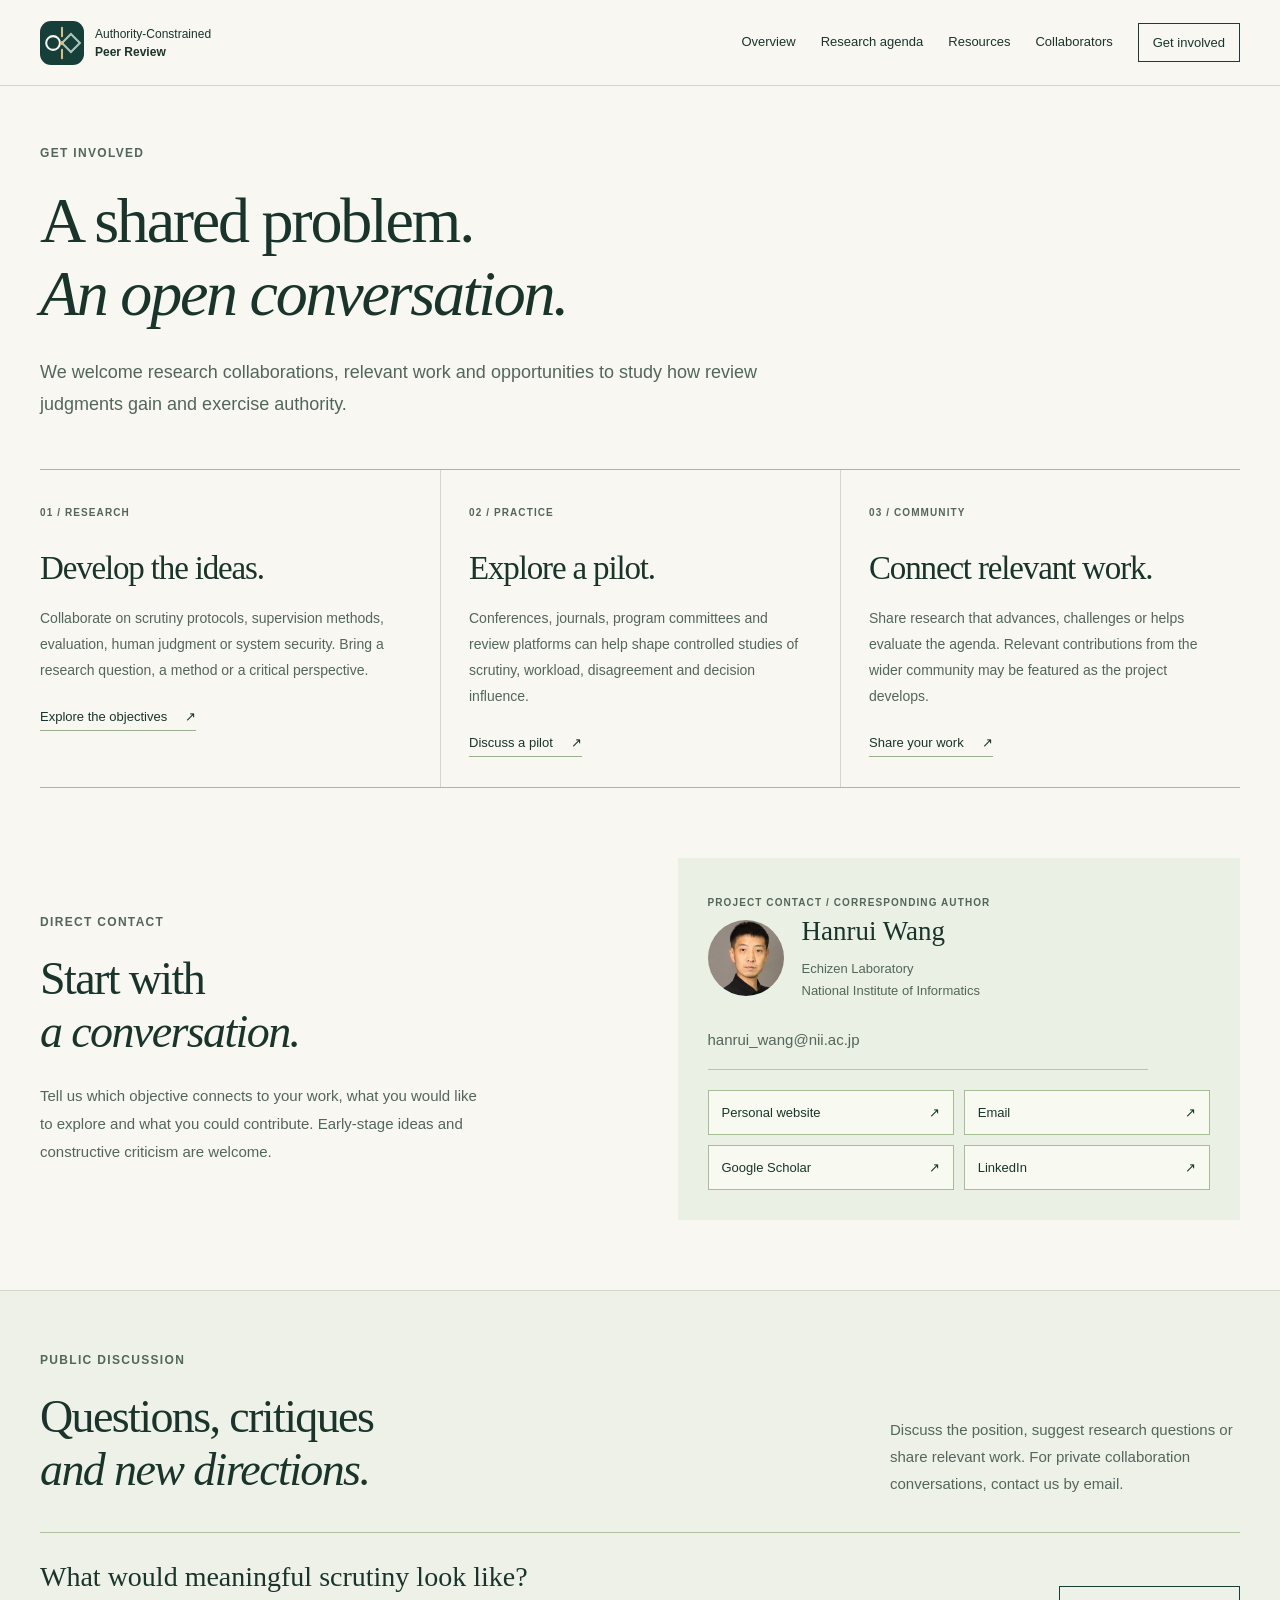
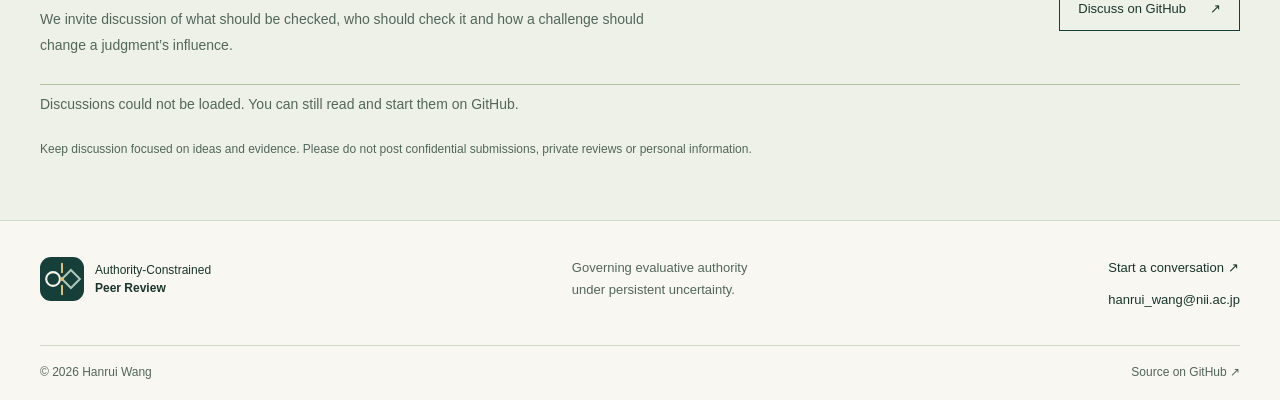
==== commit c3cb3d39: "update giscus" ====
--- a/community.html
+++ b/community.html
@@ -1,6 +1,6 @@
 <!doctype html>
-<html lang="en"><head><meta charset="utf-8"><meta name="viewport" content="width=device-width,initial-scale=1"><title>Get involved | Authority-Constrained Peer Review</title><meta name="description" content="Collaborate on research, share relevant work or discuss controlled pilots for authority-constrained peer review."><meta name="theme-color" content="#153f38"><link rel="canonical" href="https://azrealwang.github.io/authority-constrained-peer-review/community.html"><meta property="og:type" content="website"><meta property="og:title" content="Get involved | Authority-Constrained Peer Review"><meta property="og:description" content="Collaborate on research, share relevant work or discuss controlled pilots for authority-constrained peer review."><meta property="og:url" content="https://azrealwang.github.io/authority-constrained-peer-review/community.html"><meta property="og:image" content="https://azrealwang.github.io/authority-constrained-peer-review/assets/social.png"><meta name="twitter:card" content="summary_large_image"><link rel="icon" href="assets/favicon.svg" type="image/svg+xml"><link rel="stylesheet" href="assets/site.css?v=4"></head><body><a class="skip" href="#main">Skip to content</a><header class="header"><div class="container header-inner"><a class="brand" href="index.html" aria-label="Authority-Constrained Peer Review home"><svg class="brand-mark" viewBox="0 0 64 64" aria-hidden="true"><rect width="64" height="64" rx="16" fill="#153f38"/><circle cx="19" cy="32" r="10" fill="none" stroke="#f7f6ee" stroke-width="3"/><path d="m45 19 13 13-13 13-13-13Z" fill="none" stroke="#afc6ba" stroke-width="3"/><path d="M32 10v12m0 20v12" fill="none" stroke="#ddbd7b" stroke-width="3" stroke-linecap="round"/><circle cx="32" cy="32" r="3" fill="#ddbd7b"/></svg><span>Authority-Constrained<br><strong>Peer Review</strong></span></a><button class="menu-toggle" aria-expanded="false" aria-controls="navigation">Menu <span aria-hidden="true">＋</span></button><nav id="navigation" aria-label="Main navigation"><a href="index.html">Overview</a><a href="research.html">Research agenda</a><a href="resources.html">Resources</a><a href="index.html#collaborators">Collaborators</a><a href="community.html" aria-current="page">Get involved</a></nav></div></header><main id="main">
+<html lang="en"><head><meta charset="utf-8"><meta name="viewport" content="width=device-width,initial-scale=1"><title>Get involved | Authority-Constrained Peer Review</title><meta name="description" content="Collaborate on research, share relevant work or discuss controlled pilots for authority-constrained peer review."><meta name="theme-color" content="#153f38"><link rel="canonical" href="https://azrealwang.github.io/authority-constrained-peer-review/community.html"><meta property="og:type" content="website"><meta property="og:title" content="Get involved | Authority-Constrained Peer Review"><meta property="og:description" content="Collaborate on research, share relevant work or discuss controlled pilots for authority-constrained peer review."><meta property="og:url" content="https://azrealwang.github.io/authority-constrained-peer-review/community.html"><meta property="og:image" content="https://azrealwang.github.io/authority-constrained-peer-review/assets/social.png"><meta name="twitter:card" content="summary_large_image"><link rel="icon" href="assets/favicon.svg" type="image/svg+xml"><link rel="stylesheet" href="assets/site.css?v=5"></head><body><a class="skip" href="#main">Skip to content</a><header class="header"><div class="container header-inner"><a class="brand" href="index.html" aria-label="Authority-Constrained Peer Review home"><svg class="brand-mark" viewBox="0 0 64 64" aria-hidden="true"><rect width="64" height="64" rx="16" fill="#153f38"/><circle cx="19" cy="32" r="10" fill="none" stroke="#f7f6ee" stroke-width="3"/><path d="m45 19 13 13-13 13-13-13Z" fill="none" stroke="#afc6ba" stroke-width="3"/><path d="M32 10v12m0 20v12" fill="none" stroke="#ddbd7b" stroke-width="3" stroke-linecap="round"/><circle cx="32" cy="32" r="3" fill="#ddbd7b"/></svg><span>Authority-Constrained<br><strong>Peer Review</strong></span></a><button class="menu-toggle" aria-expanded="false" aria-controls="navigation">Menu <span aria-hidden="true">＋</span></button><nav id="navigation" aria-label="Main navigation"><a href="index.html">Overview</a><a href="research.html">Research agenda</a><a href="resources.html">Resources</a><a href="index.html#collaborators">Collaborators</a><a href="community.html" aria-current="page">Get involved</a></nav></div></header><main id="main">
 <section class="page-hero container"><p class="eyebrow">Get involved</p><h1>A shared problem.<br><em>An open conversation.</em></h1><p class="page-deck">We welcome research collaborations, relevant work and opportunities to study how review judgments gain and exercise authority.</p></section>
 <section class="container collaboration-grid"><article><span class="num">01 / Research</span><h2>Develop the ideas.</h2><p>Collaborate on scrutiny protocols, supervision methods, evaluation, human judgment or system security. Bring a research question, a method or a critical perspective.</p><a href="research.html" class="text-link">Explore the objectives <span aria-hidden="true">↗</span></a></article><article><span class="num">02 / Practice</span><h2>Explore a pilot.</h2><p>Conferences, journals, program committees and review platforms can help shape controlled studies of scrutiny, workload, disagreement and decision influence.</p><a data-email-subject="Authority-constrained peer review: pilot collaboration" href="mailto:hanrui_wang@nii.ac.jp?subject=Authority-constrained%20peer%20review%3A%20pilot%20collaboration" class="text-link">Discuss a pilot <span aria-hidden="true">↗</span></a></article><article><span class="num">03 / Community</span><h2>Connect relevant work.</h2><p>Share research that advances, challenges or helps evaluate the agenda. Relevant contributions from the wider community may be featured as the project develops.</p><a data-email-subject="Authority-constrained peer review: relevant work" href="mailto:hanrui_wang@nii.ac.jp?subject=Authority-constrained%20peer%20review%3A%20relevant%20work" class="text-link">Share your work <span aria-hidden="true">↗</span></a></article></section>
 <section class="section container contact-section" id="contact"><div><p class="eyebrow">Direct contact</p><h2>Start with<br><em>a conversation.</em></h2><p>Tell us which objective connects to your work, what you would like to explore and what you could contribute. Early-stage ideas and constructive criticism are welcome.</p></div><div class="contact-card"><span class="eyebrow">Project contact / Corresponding author</span><div class="contact-person"><img src="assets/people/hanrui.jpg" alt="Hanrui Wang" width="76" height="76" loading="lazy"><div><h3>Hanrui Wang</h3><p>Echizen Laboratory<br>National Institute of Informatics</p></div></div><p class="contact-email">hanrui_wang@nii.ac.jp</p><div class="contact-links"><a href="https://azrealwang.github.io/" target="_blank" rel="noopener noreferrer">Personal website <span aria-hidden="true">↗</span></a><a data-email href="mailto:hanrui_wang@nii.ac.jp">Email <span aria-hidden="true">↗</span></a><a href="https://scholar.google.com/citations?user=1XTseJEAAAAJ" target="_blank" rel="noopener noreferrer">Google Scholar <span aria-hidden="true">↗</span></a><a href="https://www.linkedin.com/in/hanruiwang1988/" target="_blank" rel="noopener noreferrer">LinkedIn <span aria-hidden="true">↗</span></a></div></div></section>
-<section class="discussion-section" id="discussion"><div class="container"><div class="section-top"><div><p class="eyebrow">Public discussion</p><h2>Questions, critiques<br><em>and new directions.</em></h2></div><p class="section-summary">Discuss the position, suggest research questions or share relevant work. For private collaboration conversations, contact us by email.</p></div><div class="discussion-invitation"><div><h3>What would meaningful scrutiny look like?</h3><p>We invite discussion of what should be checked, who should check it and how a challenge should change a judgment’s influence.</p></div><a class="button outline" href="https://github.com/azrealwang/authority-constrained-peer-review/discussions" data-discussions target="_blank" rel="noopener noreferrer">Discuss on GitHub <span aria-hidden="true">↗</span></a></div><div id="discussion-loader" hidden><p>Comments are hosted by GitHub Discussions. Loading them connects to giscus and GitHub; posting requires a GitHub account.</p><button class="button primary" id="load-comments">Load comments <span aria-hidden="true">↓</span></button><p id="comment-status" role="status" aria-live="polite"></p></div><div class="giscus" id="comments" aria-label="Project comments"></div><p class="discussion-guidance">Keep discussion focused on ideas and evidence. Please do not post confidential submissions, private reviews or personal information.</p></div></section></main><footer class="footer"><div class="container footer-top"><a class="brand" href="index.html"><svg class="brand-mark" viewBox="0 0 64 64" aria-hidden="true"><rect width="64" height="64" rx="16" fill="#153f38"/><circle cx="19" cy="32" r="10" fill="none" stroke="#f7f6ee" stroke-width="3"/><path d="m45 19 13 13-13 13-13-13Z" fill="none" stroke="#afc6ba" stroke-width="3"/><path d="M32 10v12m0 20v12" fill="none" stroke="#ddbd7b" stroke-width="3" stroke-linecap="round"/><circle cx="32" cy="32" r="3" fill="#ddbd7b"/></svg><span>Authority-Constrained<br><strong>Peer Review</strong></span></a><p>Governing evaluative authority<br>under persistent uncertainty.</p><div><a href="community.html">Start a conversation <span aria-hidden="true">↗</span></a><a data-email href="mailto:hanrui_wang@nii.ac.jp">hanrui_wang@nii.ac.jp</a></div></div><div class="container footer-bottom"><span>© 2026 Hanrui Wang</span><a href="https://github.com/azrealwang/authority-constrained-peer-review" data-repo>Source on GitHub <span aria-hidden="true">↗</span></a></div></footer><div class="toast" role="status" aria-live="polite"></div><script src="assets/config.js?v=1"></script><script src="assets/site.js?v=4"></script></body></html>+<section class="discussion-section" id="discussion"><div class="container"><div class="section-top"><div><p class="eyebrow">Public discussion</p><h2>Questions, critiques<br><em>and new directions.</em></h2></div><p class="section-summary">Discuss the position, suggest research questions or share relevant work. For private collaboration conversations, contact us by email.</p></div><div class="discussion-invitation"><div><h3>What would meaningful scrutiny look like?</h3><p>We invite discussion of what should be checked, who should check it and how a challenge should change a judgment’s influence.</p></div><a class="button outline" href="https://github.com/azrealwang/authority-constrained-peer-review/discussions" data-discussions target="_blank" rel="noopener noreferrer">Discuss on GitHub <span aria-hidden="true">↗</span></a></div><div id="discussion-list" class="discussion-list" aria-live="polite"><p class="discussion-status">Loading discussions…</p></div><p class="discussion-guidance">Keep discussion focused on ideas and evidence. Please do not post confidential submissions, private reviews or personal information.</p></div></section></main><footer class="footer"><div class="container footer-top"><a class="brand" href="index.html"><svg class="brand-mark" viewBox="0 0 64 64" aria-hidden="true"><rect width="64" height="64" rx="16" fill="#153f38"/><circle cx="19" cy="32" r="10" fill="none" stroke="#f7f6ee" stroke-width="3"/><path d="m45 19 13 13-13 13-13-13Z" fill="none" stroke="#afc6ba" stroke-width="3"/><path d="M32 10v12m0 20v12" fill="none" stroke="#ddbd7b" stroke-width="3" stroke-linecap="round"/><circle cx="32" cy="32" r="3" fill="#ddbd7b"/></svg><span>Authority-Constrained<br><strong>Peer Review</strong></span></a><p>Governing evaluative authority<br>under persistent uncertainty.</p><div><a href="community.html">Start a conversation <span aria-hidden="true">↗</span></a><a data-email href="mailto:hanrui_wang@nii.ac.jp">hanrui_wang@nii.ac.jp</a></div></div><div class="container footer-bottom"><span>© 2026 Hanrui Wang</span><a href="https://github.com/azrealwang/authority-constrained-peer-review" data-repo>Source on GitHub <span aria-hidden="true">↗</span></a></div></footer><div class="toast" role="status" aria-live="polite"></div><script src="assets/config.js?v=2"></script><script src="assets/site.js?v=5"></script></body></html>
--- a/assets/site.css
+++ b/assets/site.css
@@ -19,3 +19,13 @@
 @media(max-width:350px){.power-graph{height:210px}.power-node strong{font-size:11px}.power-node>span{font-size:8px}.node-author{width:72px}.node-chair{width:77px}.node-supervisor,.node-critic{width:113px}.power-legends{font-size:9px}.group-link{gap:12px;padding:15px}.official-logo{width:90px}.group-link h3{font-size:18px}.demo-steps button{font-size:8px}.mini-actor h3{font-size:10px}.mini-card .mini-rating{font-size:11px}.mini-card .mini-scrutiny{font-size:11px}.no-recommendation,.mini-source{font-size:9px}.contact-links>a{font-size:12px}}
 @media(prefers-reduced-motion:reduce){*,*:before,*:after{animation:none!important;transition:none!important}}
 @media print{.header,.footer,.actions,.demo-controls,.demo-steps,.toast,.giscus,#discussion-loader{display:none!important}.container{width:100%}.section,.position-hero,.page-hero{padding-block:20px}.power-figure,.mini-card,.objective{break-inside:avoid}.agenda-nav{display:none}.agenda-layout{display:block}.scrutiny-row,.merge-arrows,.compact-decision,.split-arrows{visibility:visible!important;opacity:1!important}.compact-decision{-webkit-print-color-adjust:exact;print-color-adjust:exact}}
+
+.discussion-list{margin-top:8px}
+.discussion-list article{display:grid;grid-template-columns:150px minmax(0,1fr);gap:28px;padding-block:22px;border-top:1px solid #c5d2bc}
+.discussion-list article:last-child{border-bottom:1px solid #c5d2bc}
+.discussion-list time{font-size:12px;letter-spacing:.04em;color:#4e6857;padding-top:6px}
+.discussion-list h3{font-family:var(--serif);font-size:24px;line-height:1.3;letter-spacing:-.03em}
+.discussion-list h3 a:hover{color:#0d2b26}
+.discussion-list p{margin-top:8px;font-size:14px;line-height:1.7;color:var(--muted)}
+.discussion-status{margin-top:22px;font-size:14px;color:var(--muted)}
+@media(max-width:680px){.discussion-list article{grid-template-columns:1fr;gap:8px;padding-block:18px}.discussion-list h3{font-size:22px}}
